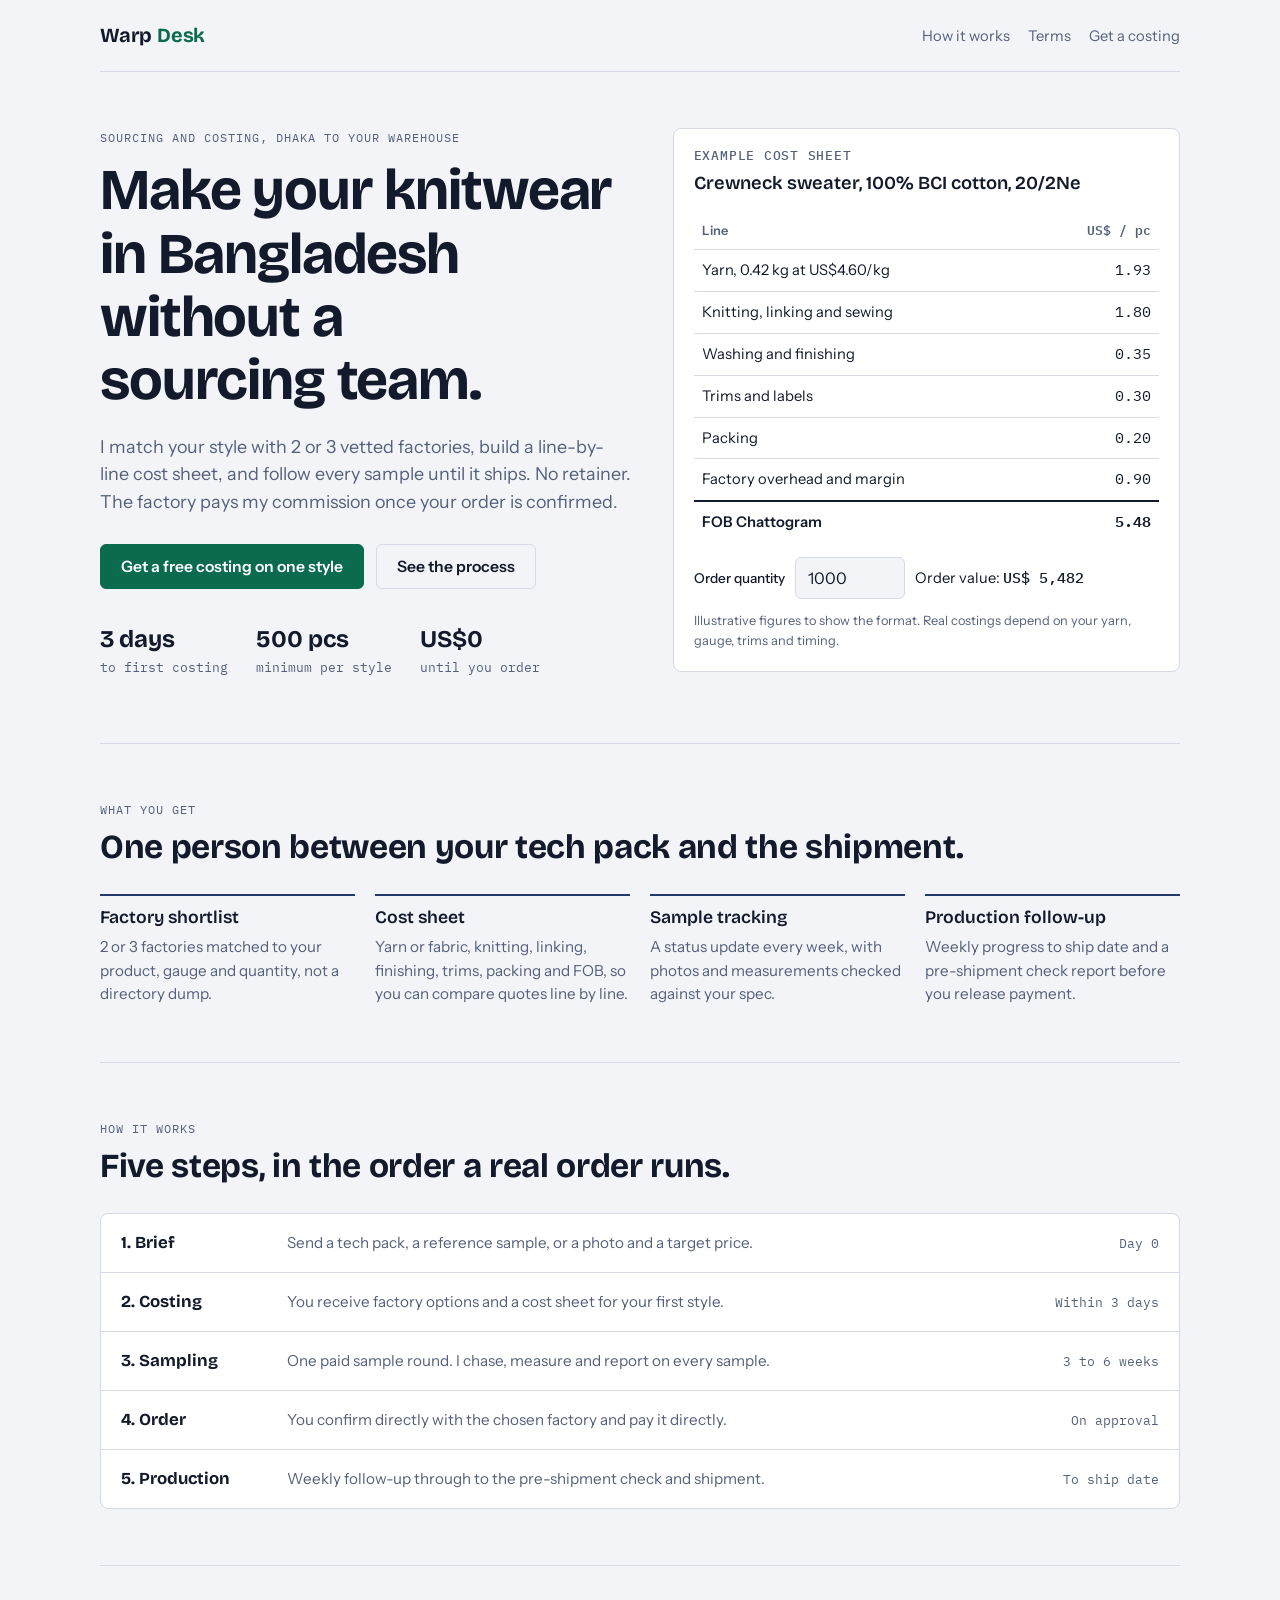
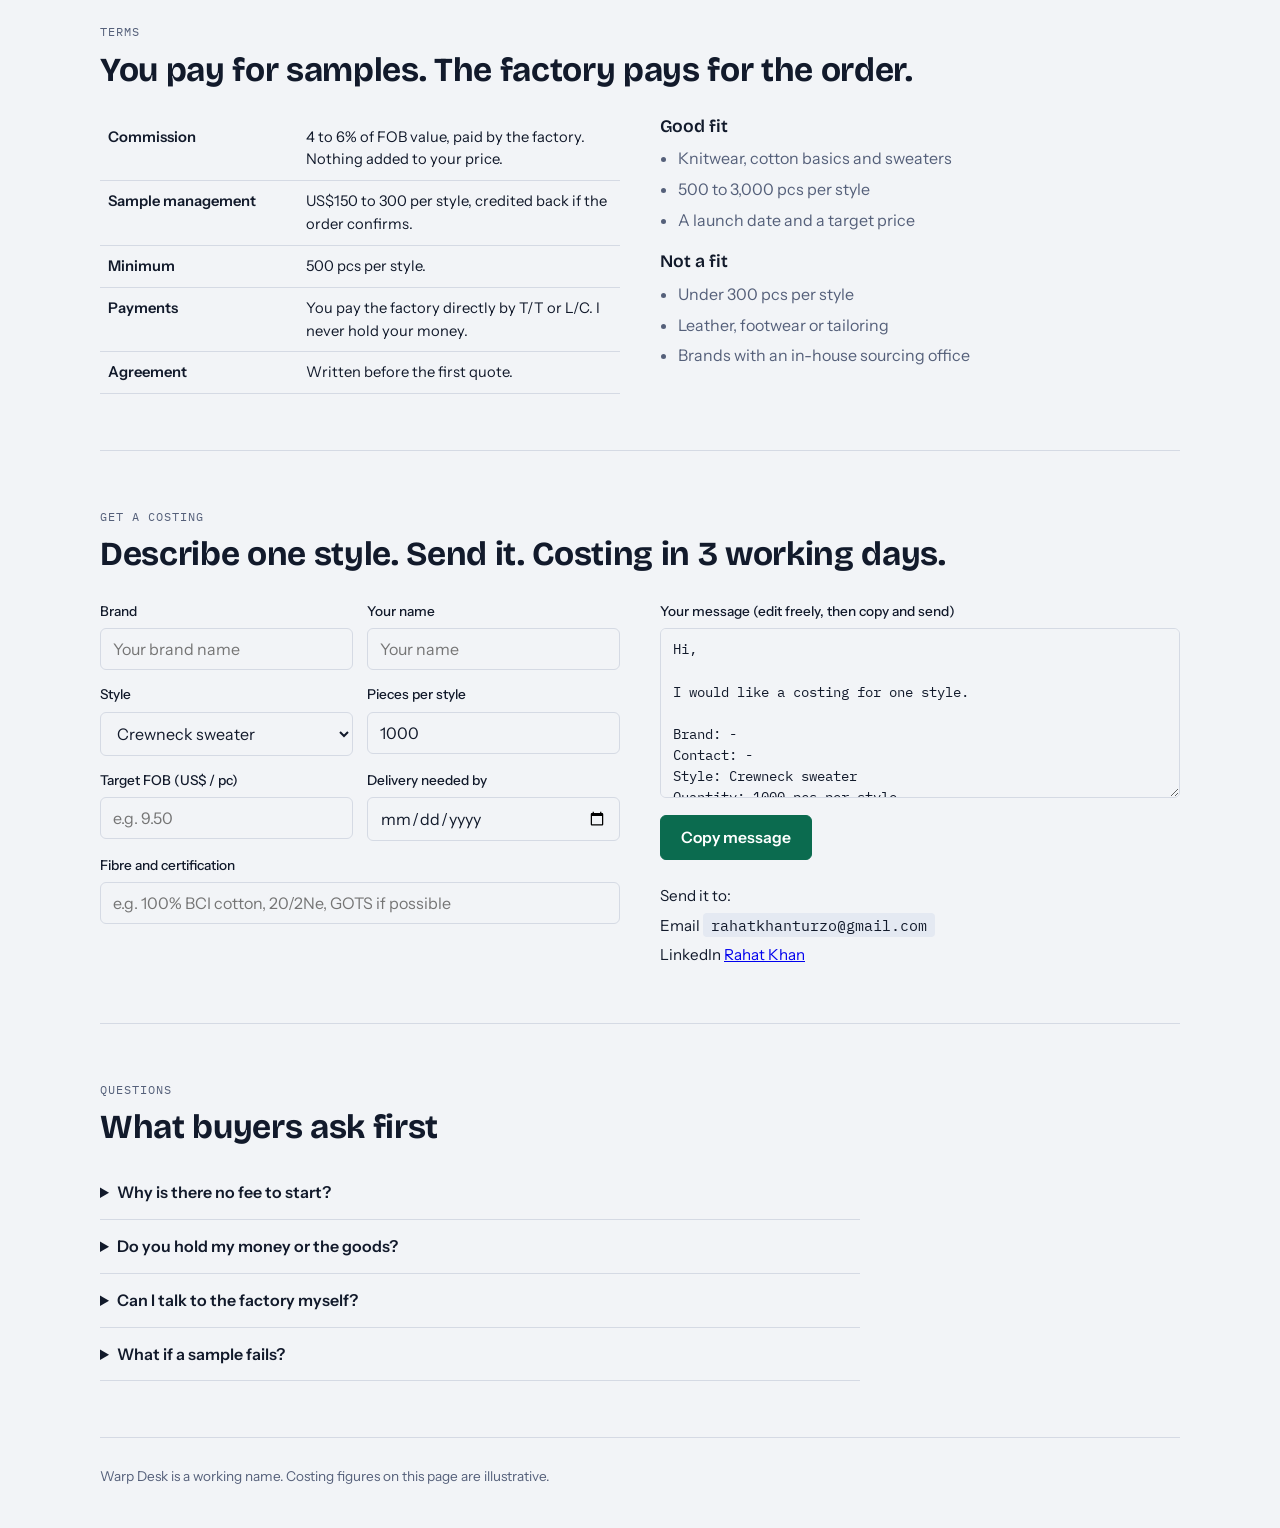
==== index.html @ 0c4d18e2 "Add files via upload" ====
<!doctype html>
<html lang="en">
<head>
<meta charset="utf-8">
<meta name="viewport" content="width=device-width,initial-scale=1,viewport-fit=cover">
<style>:root{color-scheme:light}body{margin:0}img{max-width:100%}[hidden]{display:none!important}</style>
<title>Warp Desk</title>
<meta name="claude:viewport-fit-sides" content="cover">
<link rel="stylesheet" href="https://fonts.googleapis.com/css2?family=Bricolage+Grotesque:opsz,wght@12..96,500;12..96,700&family=Instrument+Sans:wght@400;500;600&family=IBM+Plex+Mono:wght@400;500&display=swap">
<style>
/* Layout: a costing-sheet page. Hero pairs the pitch with a live example cost sheet; sections follow the order of a real sourcing job. */
:root{
  --bg:#F2F4F7; --surface:#FFFFFF; --fg:#121A2B; --muted:#55607A; --line:#D5DAE4;
  --indigo:#23386B; --accent:#0B6B4F; --accent-fg:#FFFFFF; --soft:#E4E9F2;
  --display:'Bricolage Grotesque','Helvetica Neue',Arial,sans-serif;
  --body:'Instrument Sans','Helvetica Neue',Arial,sans-serif;
  --mono:'IBM Plex Mono',ui-monospace,Menlo,Consolas,monospace;
}
@media (prefers-color-scheme:dark){:root:not([data-theme="light"]){
  --bg:#0E1422; --surface:#161E31; --fg:#E7EBF3; --muted:#9AA6C0; --line:#2A3550;
  --indigo:#9DB4F0; --accent:#3FBF93; --accent-fg:#06281D; --soft:#1D2740; color-scheme:dark}}
:root[data-theme="dark"]{
  --bg:#0E1422; --surface:#161E31; --fg:#E7EBF3; --muted:#9AA6C0; --line:#2A3550;
  --indigo:#9DB4F0; --accent:#3FBF93; --accent-fg:#06281D; --soft:#1D2740; color-scheme:dark}
*{box-sizing:border-box}
body{background:var(--bg);color:var(--fg);font-family:var(--body);font-size:16px;line-height:1.55;
  padding-left:max(16px,env(safe-area-inset-left,0px));padding-right:max(16px,env(safe-area-inset-right,0px));padding-block:0}
.wrap{max-width:1080px;margin:0 auto}
h1,h2,h3{font-family:var(--display);line-height:1.1;text-wrap:balance;margin:0}
h1{font-size:clamp(2.2rem,5.4vw,3.6rem);font-weight:700;letter-spacing:-.02em}
h2{font-size:clamp(1.5rem,3vw,2.1rem);font-weight:700;letter-spacing:-.01em}
h3{font-size:1.1rem;font-weight:600}
p{margin:0}
.eyebrow{font-family:var(--mono);font-size:.78rem;letter-spacing:.08em;text-transform:uppercase;color:var(--muted)}
header.top{display:flex;justify-content:space-between;align-items:center;gap:16px;padding-block:20px;border-bottom:1px solid var(--line)}
.logo{font-family:var(--display);font-weight:700;font-size:1.25rem;letter-spacing:-.01em}
.logo span{color:var(--accent)}
nav a{color:var(--muted);text-decoration:none;font-size:.92rem;margin-left:18px}
nav a:hover,nav a:focus-visible{color:var(--fg)}
.hero{display:grid;grid-template-columns:1.05fr 1fr;gap:40px;padding-block:56px 64px;align-items:start}
.hero .lead{margin-top:20px;font-size:1.12rem;color:var(--muted);max-width:34em}
.hero .cta{margin-top:28px;display:flex;gap:12px;flex-wrap:wrap}
.btn{display:inline-block;font:600 .98rem var(--body);padding:12px 20px;border-radius:6px;border:1px solid var(--accent);background:var(--accent);color:var(--accent-fg);text-decoration:none;cursor:pointer}
.btn.ghost{background:transparent;color:var(--fg);border-color:var(--line)}
.btn:focus-visible,input:focus-visible,select:focus-visible,textarea:focus-visible,a:focus-visible{outline:2px solid var(--accent);outline-offset:2px}
.facts{margin-top:32px;display:flex;gap:28px;flex-wrap:wrap}
.facts div{font-family:var(--mono);font-size:.82rem;color:var(--muted)}
.facts b{display:block;font-family:var(--display);font-size:1.5rem;color:var(--fg);font-weight:700}
.sheet{background:var(--surface);border:1px solid var(--line);border-radius:8px;padding:20px;min-width:0}
.sheet h3{font-family:var(--mono);font-size:.8rem;font-weight:500;letter-spacing:.06em;text-transform:uppercase;color:var(--muted)}
.sheet .style{margin:6px 0 14px;font-family:var(--display);font-weight:600;font-size:1.15rem}
.tw{overflow-x:auto}
table{width:100%;border-collapse:collapse;font-size:.92rem}
th,td{padding:9px 8px;text-align:left;border-bottom:1px solid var(--line);vertical-align:top}
th{font-weight:600;color:var(--muted);font-size:.8rem}
td.n,th.n{text-align:right;font-family:var(--mono);font-variant-numeric:tabular-nums;white-space:nowrap}
tr.total td{border-bottom:0;border-top:2px solid var(--fg);font-weight:600}
.qty{display:flex;align-items:center;gap:10px;margin-top:14px;flex-wrap:wrap;font-size:.92rem}
.qty input{width:110px}
.ov{font-family:var(--mono);font-variant-numeric:tabular-nums;font-weight:500}
.note{margin-top:12px;font-size:.8rem;color:var(--muted)}
input,select,textarea{font:400 1rem var(--body);color:var(--fg);background:var(--bg);border:1px solid var(--line);border-radius:6px;padding:10px 12px;width:100%}
textarea{min-height:170px;font-family:var(--mono);font-size:.88rem;line-height:1.5}
label{display:block;font-size:.85rem;font-weight:500;margin-bottom:6px}
section{padding-block:56px;border-top:1px solid var(--line)}
section>.eyebrow{margin-bottom:10px}
.grid4{display:grid;grid-template-columns:repeat(4,1fr);gap:20px;margin-top:28px}
.grid4>div{min-width:0}
.grid4 p{color:var(--muted);margin-top:8px;font-size:.95rem}
.grid4 h3{padding-top:12px;border-top:2px solid var(--indigo)}
ol.steps{list-style:none;margin:28px 0 0;padding:0;display:grid;gap:0;border:1px solid var(--line);border-radius:8px;background:var(--surface)}
ol.steps li{display:grid;grid-template-columns:150px 1fr 120px;gap:16px;padding:16px 20px;border-bottom:1px solid var(--line);align-items:baseline}
ol.steps li:last-child{border-bottom:0}
ol.steps b{font-family:var(--display);font-size:1.05rem}
ol.steps .t{font-family:var(--mono);font-size:.82rem;color:var(--muted);text-align:right}
ol.steps p{color:var(--muted);font-size:.95rem}
.two{display:grid;grid-template-columns:1fr 1fr;gap:40px;margin-top:28px}
.two>*{min-width:0}
.terms td:first-child{font-weight:600;width:38%}
.fit h3{margin-bottom:10px}
.fit ul{margin:0;padding-left:1.1em;color:var(--muted)}
.fit li{margin-bottom:6px}
.form{display:grid;grid-template-columns:1fr 1fr;gap:14px}
.form .full{grid-column:1/-1}
.out{margin-top:14px}
.row{display:flex;gap:10px;margin-top:10px;flex-wrap:wrap;align-items:center}
.status{font-size:.88rem;color:var(--muted)}
.contact{margin-top:24px;display:grid;gap:6px;font-size:.95rem}
.contact code{font-family:var(--mono);background:var(--soft);padding:2px 8px;border-radius:4px;user-select:all}
details{border-bottom:1px solid var(--line);padding:14px 0}
summary{cursor:pointer;font-weight:600}
details p{color:var(--muted);margin-top:8px}
footer{padding-block:28px 40px;border-top:1px solid var(--line);font-size:.85rem;color:var(--muted)}
@media (max-width:860px){
  .hero{grid-template-columns:1fr;padding-block:36px 44px}
  .grid4{grid-template-columns:1fr 1fr}
  .two{grid-template-columns:1fr;gap:28px}
  ol.steps li{grid-template-columns:1fr;gap:4px}
  ol.steps .t{text-align:left}
}
@media (max-width:520px){
  .grid4{grid-template-columns:1fr}
  .form{grid-template-columns:1fr}
  nav a:not(.btn){display:none}
}
@media (prefers-reduced-motion:no-preference){.btn{transition:filter .15s}.btn:hover{filter:brightness(1.08)}}
</style>
</head>
<body>

<div class="wrap">
<header class="top">
  <div class="logo">Warp<span> Desk</span></div>
  <nav><a href="#how">How it works</a><a href="#terms">Terms</a><a href="#brief">Get a costing</a></nav>
</header>

<div class="hero">
  <div>
    <p class="eyebrow">Sourcing and costing, Dhaka to your warehouse</p>
    <h1 style="margin-top:12px">Make your knitwear in Bangladesh without a sourcing team.</h1>
    <p class="lead">I match your style with 2 or 3 vetted factories, build a line-by-line cost sheet, and follow every sample until it ships. No retainer. The factory pays my commission once your order is confirmed.</p>
    <div class="cta"><a class="btn" href="#brief">Get a free costing on one style</a><a class="btn ghost" href="#how">See the process</a></div>
    <div class="facts">
      <div><b>3 days</b>to first costing</div>
      <div><b>500 pcs</b>minimum per style</div>
      <div><b>US$0</b>until you order</div>
    </div>
  </div>

  <div class="sheet" aria-labelledby="sheet-h">
    <h3 id="sheet-h">Example cost sheet</h3>
    <div class="style">Crewneck sweater, 100% BCI cotton, 20/2Ne</div>
    <div class="tw"><table>
      <thead><tr><th>Line</th><th class="n">US$ / pc</th></tr></thead>
      <tbody id="rows"></tbody>
    </table></div>
    <div class="qty">
      <label for="qty" style="margin:0">Order quantity</label>
      <input id="qty" type="number" min="500" step="100" value="1000" inputmode="numeric">
      <span>Order value: <span class="ov" id="ov"></span></span>
    </div>
    <p class="note">Illustrative figures to show the format. Real costings depend on your yarn, gauge, trims and timing.</p>
  </div>
</div>

<section id="what">
  <p class="eyebrow">What you get</p>
  <h2>One person between your tech pack and the shipment.</h2>
  <div class="grid4">
    <div><h3>Factory shortlist</h3><p>2 or 3 factories matched to your product, gauge and quantity, not a directory dump.</p></div>
    <div><h3>Cost sheet</h3><p>Yarn or fabric, knitting, linking, finishing, trims, packing and FOB, so you can compare quotes line by line.</p></div>
    <div><h3>Sample tracking</h3><p>A status update every week, with photos and measurements checked against your spec.</p></div>
    <div><h3>Production follow-up</h3><p>Weekly progress to ship date and a pre-shipment check report before you release payment.</p></div>
  </div>
</section>

<section id="how">
  <p class="eyebrow">How it works</p>
  <h2>Five steps, in the order a real order runs.</h2>
  <ol class="steps">
    <li><b>1. Brief</b><p>Send a tech pack, a reference sample, or a photo and a target price.</p><span class="t">Day 0</span></li>
    <li><b>2. Costing</b><p>You receive factory options and a cost sheet for your first style.</p><span class="t">Within 3 days</span></li>
    <li><b>3. Sampling</b><p>One paid sample round. I chase, measure and report on every sample.</p><span class="t">3 to 6 weeks</span></li>
    <li><b>4. Order</b><p>You confirm directly with the chosen factory and pay it directly.</p><span class="t">On approval</span></li>
    <li><b>5. Production</b><p>Weekly follow-up through to the pre-shipment check and shipment.</p><span class="t">To ship date</span></li>
  </ol>
</section>

<section id="terms">
  <p class="eyebrow">Terms</p>
  <h2>You pay for samples. The factory pays for the order.</h2>
  <div class="two">
    <div class="tw"><table class="terms">
      <tbody>
        <tr><td>Commission</td><td>4 to 6% of FOB value, paid by the factory. Nothing added to your price.</td></tr>
        <tr><td>Sample management</td><td>US$150 to 300 per style, credited back if the order confirms.</td></tr>
        <tr><td>Minimum</td><td>500 pcs per style.</td></tr>
        <tr><td>Payments</td><td>You pay the factory directly by T/T or L/C. I never hold your money.</td></tr>
        <tr><td>Agreement</td><td>Written before the first quote.</td></tr>
      </tbody>
    </table></div>
    <div class="fit">
      <h3>Good fit</h3>
      <ul><li>Knitwear, cotton basics and sweaters</li><li>500 to 3,000 pcs per style</li><li>A launch date and a target price</li></ul>
      <h3 style="margin-top:20px">Not a fit</h3>
      <ul><li>Under 300 pcs per style</li><li>Leather, footwear or tailoring</li><li>Brands with an in-house sourcing office</li></ul>
    </div>
  </div>
</section>

<section id="brief">
  <p class="eyebrow">Get a costing</p>
  <h2>Describe one style. Send it. Costing in 3 working days.</h2>
  <div class="two">
    <div>
      <div class="form">
        <div><label for="f-brand">Brand</label><input id="f-brand" type="text" placeholder="Your brand name"></div>
        <div><label for="f-name">Your name</label><input id="f-name" type="text" placeholder="Your name"></div>
        <div><label for="f-style">Style</label>
          <select id="f-style"><option>Crewneck sweater</option><option>Cardigan</option><option>T-shirt</option><option>Polo</option><option>Hoodie</option><option>Other knit</option></select></div>
        <div><label for="f-qty">Pieces per style</label><input id="f-qty" type="number" min="500" step="100" value="1000" inputmode="numeric"></div>
        <div><label for="f-fob">Target FOB (US$ / pc)</label><input id="f-fob" type="number" min="0" step="0.1" placeholder="e.g. 9.50" inputmode="decimal"></div>
        <div><label for="f-date">Delivery needed by</label><input id="f-date" type="date"></div>
        <div class="full"><label for="f-fibre">Fibre and certification</label><input id="f-fibre" type="text" placeholder="e.g. 100% BCI cotton, 20/2Ne, GOTS if possible"></div>
      </div>
    </div>
    <div>
      <label for="out">Your message (edit freely, then copy and send)</label>
      <textarea id="out" readonly></textarea>
      <div class="row"><button class="btn" id="copy" type="button">Copy message</button><span class="status" id="st" role="status"></span></div>
      <div class="contact">
        <span>Send it to:</span>
        <span>Email <code>rahatkhanturzo@gmail.com</code></span>
        
        <span>LinkedIn <a href="https://www.linkedin.com/in/engr-rahat-khan-050240123/" target="_blank" rel="noopener">Rahat Khan</a></span>
      </div>
    </div>
  </div>
</section>

<section id="faq">
  <p class="eyebrow">Questions</p>
  <h2>What buyers ask first</h2>
  <div style="margin-top:20px;max-width:760px">
    <details><summary>Why is there no fee to start?</summary><p>The factory pays me a commission on confirmed orders, so costing a style costs you nothing. The sample fee only covers the time spent chasing and checking samples.</p></details>
    <details><summary>Do you hold my money or the goods?</summary><p>No. You pay the factory directly and the goods ship from the factory. I coordinate and report.</p></details>
    <details><summary>Can I talk to the factory myself?</summary><p>Yes. You approve samples and confirm the order with the factory. I stay on the thread for follow-up.</p></details>
    <details><summary>What if a sample fails?</summary><p>I report the measurement gaps with photos, agree the fix with the factory, and track the re-sample. You do not approve an order until the sample passes.</p></details>
  </div>
</section>

<footer>Warp Desk is a working name. Costing figures on this page are illustrative.</footer>
</div>

<script>
(function(){
  var lines=[["Yarn, 0.42 kg at US$4.60/kg",0.42*4.60],["Knitting, linking and sewing",1.80],["Washing and finishing",0.35],["Trims and labels",0.30],["Packing",0.20],["Factory overhead and margin",0.90]];
  var tb=document.getElementById('rows'),total=0;
  lines.forEach(function(l){total+=l[1];var tr=document.createElement('tr');
    var a=document.createElement('td');a.textContent=l[0];
    var b=document.createElement('td');b.className='n';b.textContent=l[1].toFixed(2);
    tr.appendChild(a);tr.appendChild(b);tb.appendChild(tr);});
  var tr=document.createElement('tr');tr.className='total';
  var a=document.createElement('td');a.textContent='FOB Chattogram';
  var b=document.createElement('td');b.className='n';b.textContent=total.toFixed(2);
  tr.appendChild(a);tr.appendChild(b);tb.appendChild(tr);
  var q=document.getElementById('qty'),ov=document.getElementById('ov');
  function ovu(){var n=Math.max(0,parseFloat(q.value)||0);ov.textContent='US$ '+Math.round(n*total).toLocaleString('en-US');}
  q.addEventListener('input',ovu);ovu();

  var ids=['f-brand','f-name','f-style','f-qty','f-fob','f-date','f-fibre'],out=document.getElementById('out');
  function v(id){return document.getElementById(id).value.trim();}
  function build(){
    var s='Hi,\n\nI would like a costing for one style.\n\n';
    s+='Brand: '+(v('f-brand')||'-')+'\nContact: '+(v('f-name')||'-')+'\n';
    s+='Style: '+v('f-style')+'\nQuantity: '+(v('f-qty')||'-')+' pcs per style\n';
    s+='Target FOB: '+(v('f-fob')?'US$ '+v('f-fob')+' per pc':'-')+'\n';
    s+='Delivery needed by: '+(v('f-date')||'-')+'\nFibre / certification: '+(v('f-fibre')||'-')+'\n\n';
    s+='I will attach a tech pack or photos. Please send factory options and a cost sheet.\n\nThank you,\n'+(v('f-name')||'');
    out.value=s;
  }
  ids.forEach(function(i){var e=document.getElementById(i);e.addEventListener('input',build);e.addEventListener('change',build);});
  build();
  var st=document.getElementById('st');
  document.getElementById('copy').addEventListener('click',function(){
    function fb(){out.removeAttribute('readonly');out.focus();out.select();out.setAttribute('readonly','');st.textContent='Press Ctrl+C (or Cmd+C) to copy the selected text.';}
    try{navigator.clipboard.writeText(out.value).then(function(){st.textContent='Copied.';},fb);}catch(e){fb();}
  });
})();
</script>

</body>
</html>
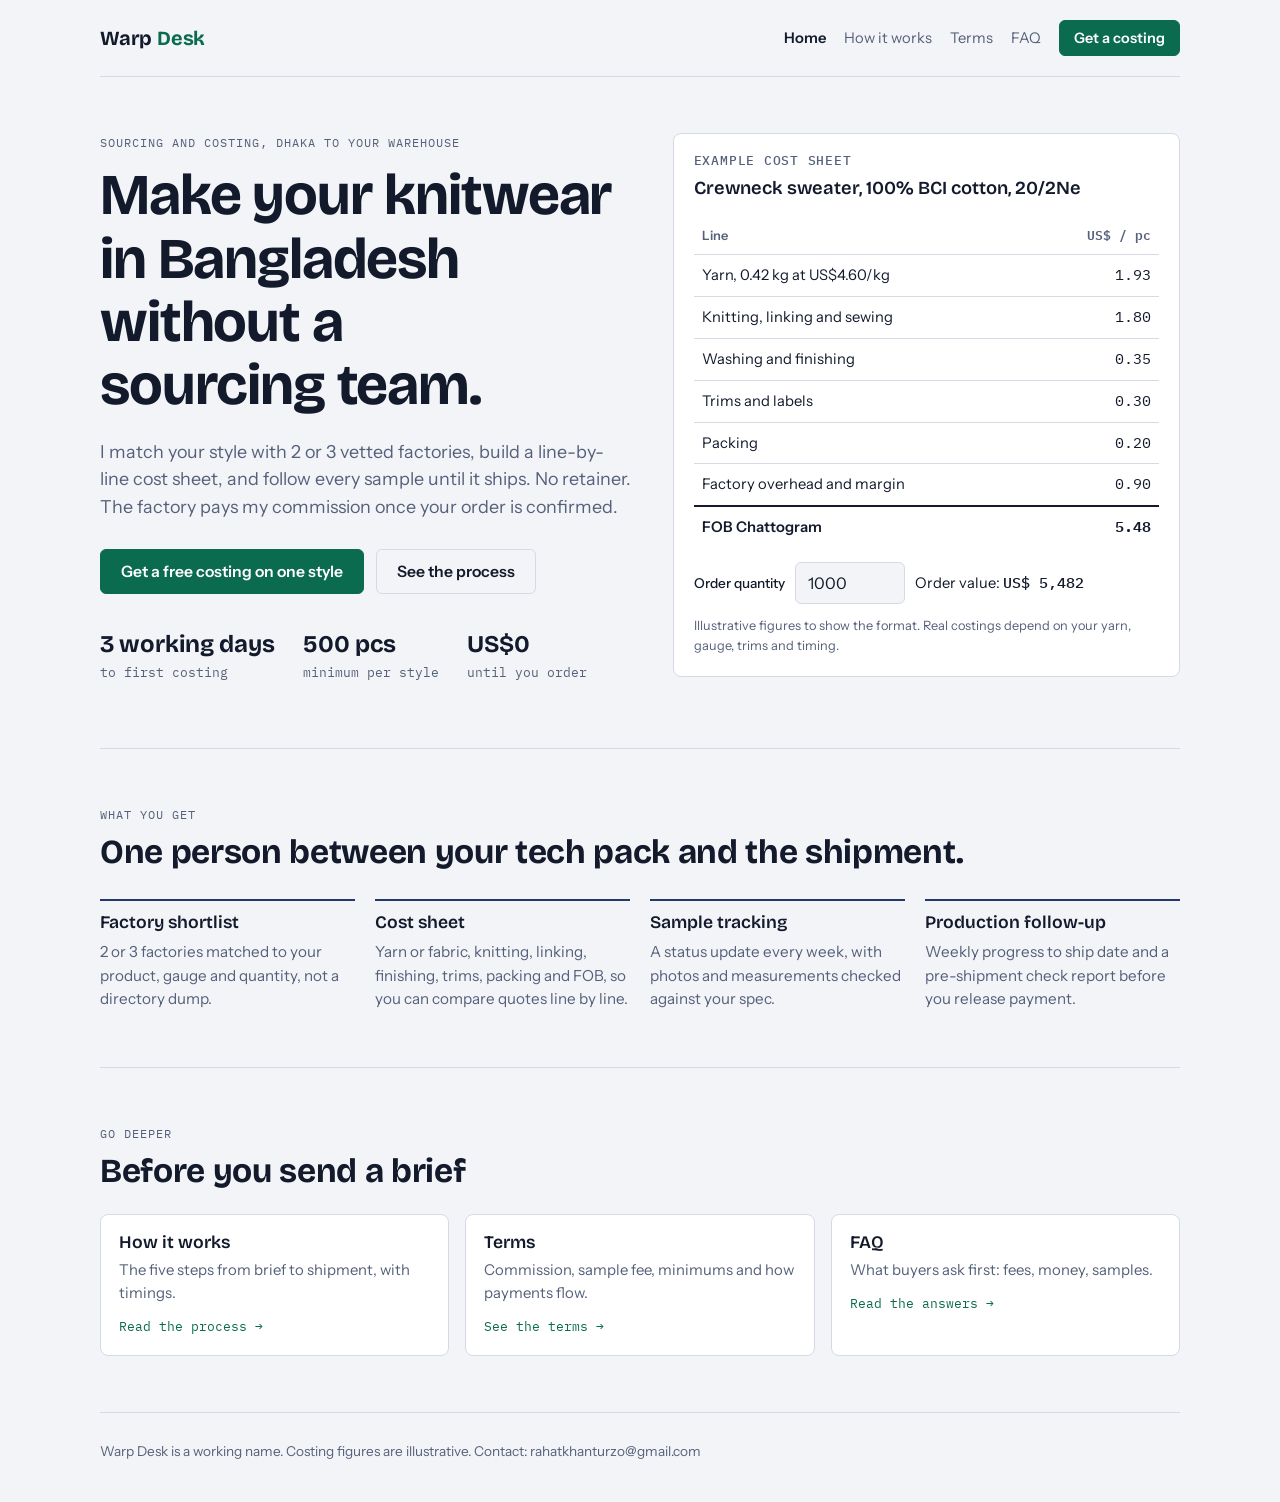
==== commit 6a738a1c: "Add files via upload" ====
--- a/index.html
+++ b/index.html
@@ -3,133 +3,29 @@
 <head>
 <meta charset="utf-8">
 <meta name="viewport" content="width=device-width,initial-scale=1,viewport-fit=cover">
-<style>:root{color-scheme:light}body{margin:0}img{max-width:100%}[hidden]{display:none!important}</style>
 <title>Warp Desk</title>
-<meta name="claude:viewport-fit-sides" content="cover">
 <link rel="stylesheet" href="https://fonts.googleapis.com/css2?family=Bricolage+Grotesque:opsz,wght@12..96,500;12..96,700&family=Instrument+Sans:wght@400;500;600&family=IBM+Plex+Mono:wght@400;500&display=swap">
-<style>
-/* Layout: a costing-sheet page. Hero pairs the pitch with a live example cost sheet; sections follow the order of a real sourcing job. */
-:root{
-  --bg:#F2F4F7; --surface:#FFFFFF; --fg:#121A2B; --muted:#55607A; --line:#D5DAE4;
-  --indigo:#23386B; --accent:#0B6B4F; --accent-fg:#FFFFFF; --soft:#E4E9F2;
-  --display:'Bricolage Grotesque','Helvetica Neue',Arial,sans-serif;
-  --body:'Instrument Sans','Helvetica Neue',Arial,sans-serif;
-  --mono:'IBM Plex Mono',ui-monospace,Menlo,Consolas,monospace;
-}
-@media (prefers-color-scheme:dark){:root:not([data-theme="light"]){
-  --bg:#0E1422; --surface:#161E31; --fg:#E7EBF3; --muted:#9AA6C0; --line:#2A3550;
-  --indigo:#9DB4F0; --accent:#3FBF93; --accent-fg:#06281D; --soft:#1D2740; color-scheme:dark}}
-:root[data-theme="dark"]{
-  --bg:#0E1422; --surface:#161E31; --fg:#E7EBF3; --muted:#9AA6C0; --line:#2A3550;
-  --indigo:#9DB4F0; --accent:#3FBF93; --accent-fg:#06281D; --soft:#1D2740; color-scheme:dark}
-*{box-sizing:border-box}
-body{background:var(--bg);color:var(--fg);font-family:var(--body);font-size:16px;line-height:1.55;
-  padding-left:max(16px,env(safe-area-inset-left,0px));padding-right:max(16px,env(safe-area-inset-right,0px));padding-block:0}
-.wrap{max-width:1080px;margin:0 auto}
-h1,h2,h3{font-family:var(--display);line-height:1.1;text-wrap:balance;margin:0}
-h1{font-size:clamp(2.2rem,5.4vw,3.6rem);font-weight:700;letter-spacing:-.02em}
-h2{font-size:clamp(1.5rem,3vw,2.1rem);font-weight:700;letter-spacing:-.01em}
-h3{font-size:1.1rem;font-weight:600}
-p{margin:0}
-.eyebrow{font-family:var(--mono);font-size:.78rem;letter-spacing:.08em;text-transform:uppercase;color:var(--muted)}
-header.top{display:flex;justify-content:space-between;align-items:center;gap:16px;padding-block:20px;border-bottom:1px solid var(--line)}
-.logo{font-family:var(--display);font-weight:700;font-size:1.25rem;letter-spacing:-.01em}
-.logo span{color:var(--accent)}
-nav a{color:var(--muted);text-decoration:none;font-size:.92rem;margin-left:18px}
-nav a:hover,nav a:focus-visible{color:var(--fg)}
-.hero{display:grid;grid-template-columns:1.05fr 1fr;gap:40px;padding-block:56px 64px;align-items:start}
-.hero .lead{margin-top:20px;font-size:1.12rem;color:var(--muted);max-width:34em}
-.hero .cta{margin-top:28px;display:flex;gap:12px;flex-wrap:wrap}
-.btn{display:inline-block;font:600 .98rem var(--body);padding:12px 20px;border-radius:6px;border:1px solid var(--accent);background:var(--accent);color:var(--accent-fg);text-decoration:none;cursor:pointer}
-.btn.ghost{background:transparent;color:var(--fg);border-color:var(--line)}
-.btn:focus-visible,input:focus-visible,select:focus-visible,textarea:focus-visible,a:focus-visible{outline:2px solid var(--accent);outline-offset:2px}
-.facts{margin-top:32px;display:flex;gap:28px;flex-wrap:wrap}
-.facts div{font-family:var(--mono);font-size:.82rem;color:var(--muted)}
-.facts b{display:block;font-family:var(--display);font-size:1.5rem;color:var(--fg);font-weight:700}
-.sheet{background:var(--surface);border:1px solid var(--line);border-radius:8px;padding:20px;min-width:0}
-.sheet h3{font-family:var(--mono);font-size:.8rem;font-weight:500;letter-spacing:.06em;text-transform:uppercase;color:var(--muted)}
-.sheet .style{margin:6px 0 14px;font-family:var(--display);font-weight:600;font-size:1.15rem}
-.tw{overflow-x:auto}
-table{width:100%;border-collapse:collapse;font-size:.92rem}
-th,td{padding:9px 8px;text-align:left;border-bottom:1px solid var(--line);vertical-align:top}
-th{font-weight:600;color:var(--muted);font-size:.8rem}
-td.n,th.n{text-align:right;font-family:var(--mono);font-variant-numeric:tabular-nums;white-space:nowrap}
-tr.total td{border-bottom:0;border-top:2px solid var(--fg);font-weight:600}
-.qty{display:flex;align-items:center;gap:10px;margin-top:14px;flex-wrap:wrap;font-size:.92rem}
-.qty input{width:110px}
-.ov{font-family:var(--mono);font-variant-numeric:tabular-nums;font-weight:500}
-.note{margin-top:12px;font-size:.8rem;color:var(--muted)}
-input,select,textarea{font:400 1rem var(--body);color:var(--fg);background:var(--bg);border:1px solid var(--line);border-radius:6px;padding:10px 12px;width:100%}
-textarea{min-height:170px;font-family:var(--mono);font-size:.88rem;line-height:1.5}
-label{display:block;font-size:.85rem;font-weight:500;margin-bottom:6px}
-section{padding-block:56px;border-top:1px solid var(--line)}
-section>.eyebrow{margin-bottom:10px}
-.grid4{display:grid;grid-template-columns:repeat(4,1fr);gap:20px;margin-top:28px}
-.grid4>div{min-width:0}
-.grid4 p{color:var(--muted);margin-top:8px;font-size:.95rem}
-.grid4 h3{padding-top:12px;border-top:2px solid var(--indigo)}
-ol.steps{list-style:none;margin:28px 0 0;padding:0;display:grid;gap:0;border:1px solid var(--line);border-radius:8px;background:var(--surface)}
-ol.steps li{display:grid;grid-template-columns:150px 1fr 120px;gap:16px;padding:16px 20px;border-bottom:1px solid var(--line);align-items:baseline}
-ol.steps li:last-child{border-bottom:0}
-ol.steps b{font-family:var(--display);font-size:1.05rem}
-ol.steps .t{font-family:var(--mono);font-size:.82rem;color:var(--muted);text-align:right}
-ol.steps p{color:var(--muted);font-size:.95rem}
-.two{display:grid;grid-template-columns:1fr 1fr;gap:40px;margin-top:28px}
-.two>*{min-width:0}
-.terms td:first-child{font-weight:600;width:38%}
-.fit h3{margin-bottom:10px}
-.fit ul{margin:0;padding-left:1.1em;color:var(--muted)}
-.fit li{margin-bottom:6px}
-.form{display:grid;grid-template-columns:1fr 1fr;gap:14px}
-.form .full{grid-column:1/-1}
-.out{margin-top:14px}
-.row{display:flex;gap:10px;margin-top:10px;flex-wrap:wrap;align-items:center}
-.status{font-size:.88rem;color:var(--muted)}
-.contact{margin-top:24px;display:grid;gap:6px;font-size:.95rem}
-.contact code{font-family:var(--mono);background:var(--soft);padding:2px 8px;border-radius:4px;user-select:all}
-details{border-bottom:1px solid var(--line);padding:14px 0}
-summary{cursor:pointer;font-weight:600}
-details p{color:var(--muted);margin-top:8px}
-footer{padding-block:28px 40px;border-top:1px solid var(--line);font-size:.85rem;color:var(--muted)}
-@media (max-width:860px){
-  .hero{grid-template-columns:1fr;padding-block:36px 44px}
-  .grid4{grid-template-columns:1fr 1fr}
-  .two{grid-template-columns:1fr;gap:28px}
-  ol.steps li{grid-template-columns:1fr;gap:4px}
-  ol.steps .t{text-align:left}
-}
-@media (max-width:520px){
-  .grid4{grid-template-columns:1fr}
-  .form{grid-template-columns:1fr}
-  nav a:not(.btn){display:none}
-}
-@media (prefers-reduced-motion:no-preference){.btn{transition:filter .15s}.btn:hover{filter:brightness(1.08)}}
-</style>
+<link rel="stylesheet" href="style.css">
 </head>
-<body>
-
+<body data-title="">
 <div class="wrap">
-<header class="top">
-  <div class="logo">Warp<span> Desk</span></div>
-  <nav><a href="#how">How it works</a><a href="#terms">Terms</a><a href="#brief">Get a costing</a></nav>
-</header>
-
+<header id="site-header"></header>
+<main>
 <div class="hero">
   <div>
     <p class="eyebrow">Sourcing and costing, Dhaka to your warehouse</p>
     <h1 style="margin-top:12px">Make your knitwear in Bangladesh without a sourcing team.</h1>
     <p class="lead">I match your style with 2 or 3 vetted factories, build a line-by-line cost sheet, and follow every sample until it ships. No retainer. The factory pays my commission once your order is confirmed.</p>
-    <div class="cta"><a class="btn" href="#brief">Get a free costing on one style</a><a class="btn ghost" href="#how">See the process</a></div>
+    <div class="cta"><a class="btn" href="contact.html">Get a free costing on one style</a><a class="btn ghost" href="how-it-works.html">See the process</a></div>
     <div class="facts">
-      <div><b>3 days</b>to first costing</div>
-      <div><b>500 pcs</b>minimum per style</div>
+      <div><b data-s="costingTime"></b>to first costing</div>
+      <div><b><span data-s="minQty"></span> pcs</b>minimum per style</div>
       <div><b>US$0</b>until you order</div>
     </div>
   </div>
-
   <div class="sheet" aria-labelledby="sheet-h">
     <h3 id="sheet-h">Example cost sheet</h3>
-    <div class="style">Crewneck sweater, 100% BCI cotton, 20/2Ne</div>
+    <div class="style" data-s="exampleStyle"></div>
     <div class="tw"><table>
       <thead><tr><th>Line</th><th class="n">US$ / pc</th></tr></thead>
       <tbody id="rows"></tbody>
@@ -142,8 +38,7 @@
     <p class="note">Illustrative figures to show the format. Real costings depend on your yarn, gauge, trims and timing.</p>
   </div>
 </div>
-
-<section id="what">
+<section>
   <p class="eyebrow">What you get</p>
   <h2>One person between your tech pack and the shipment.</h2>
   <div class="grid4">
@@ -153,121 +48,19 @@
     <div><h3>Production follow-up</h3><p>Weekly progress to ship date and a pre-shipment check report before you release payment.</p></div>
   </div>
 </section>
-
-<section id="how">
-  <p class="eyebrow">How it works</p>
-  <h2>Five steps, in the order a real order runs.</h2>
-  <ol class="steps">
-    <li><b>1. Brief</b><p>Send a tech pack, a reference sample, or a photo and a target price.</p><span class="t">Day 0</span></li>
-    <li><b>2. Costing</b><p>You receive factory options and a cost sheet for your first style.</p><span class="t">Within 3 days</span></li>
-    <li><b>3. Sampling</b><p>One paid sample round. I chase, measure and report on every sample.</p><span class="t">3 to 6 weeks</span></li>
-    <li><b>4. Order</b><p>You confirm directly with the chosen factory and pay it directly.</p><span class="t">On approval</span></li>
-    <li><b>5. Production</b><p>Weekly follow-up through to the pre-shipment check and shipment.</p><span class="t">To ship date</span></li>
-  </ol>
-</section>
-
-<section id="terms">
-  <p class="eyebrow">Terms</p>
-  <h2>You pay for samples. The factory pays for the order.</h2>
-  <div class="two">
-    <div class="tw"><table class="terms">
-      <tbody>
-        <tr><td>Commission</td><td>4 to 6% of FOB value, paid by the factory. Nothing added to your price.</td></tr>
-        <tr><td>Sample management</td><td>US$150 to 300 per style, credited back if the order confirms.</td></tr>
-        <tr><td>Minimum</td><td>500 pcs per style.</td></tr>
-        <tr><td>Payments</td><td>You pay the factory directly by T/T or L/C. I never hold your money.</td></tr>
-        <tr><td>Agreement</td><td>Written before the first quote.</td></tr>
-      </tbody>
-    </table></div>
-    <div class="fit">
-      <h3>Good fit</h3>
-      <ul><li>Knitwear, cotton basics and sweaters</li><li>500 to 3,000 pcs per style</li><li>A launch date and a target price</li></ul>
-      <h3 style="margin-top:20px">Not a fit</h3>
-      <ul><li>Under 300 pcs per style</li><li>Leather, footwear or tailoring</li><li>Brands with an in-house sourcing office</li></ul>
-    </div>
+<section>
+  <p class="eyebrow">Go deeper</p>
+  <h2>Before you send a brief</h2>
+  <div class="linkcards">
+    <a class="card" href="how-it-works.html"><h3>How it works</h3><p>The five steps from brief to shipment, with timings.</p><span class="go">Read the process &rarr;</span></a>
+    <a class="card" href="terms.html"><h3>Terms</h3><p>Commission, sample fee, minimums and how payments flow.</p><span class="go">See the terms &rarr;</span></a>
+    <a class="card" href="faq.html"><h3>FAQ</h3><p>What buyers ask first: fees, money, samples.</p><span class="go">Read the answers &rarr;</span></a>
   </div>
 </section>
-
-<section id="brief">
-  <p class="eyebrow">Get a costing</p>
-  <h2>Describe one style. Send it. Costing in 3 working days.</h2>
-  <div class="two">
-    <div>
-      <div class="form">
-        <div><label for="f-brand">Brand</label><input id="f-brand" type="text" placeholder="Your brand name"></div>
-        <div><label for="f-name">Your name</label><input id="f-name" type="text" placeholder="Your name"></div>
-        <div><label for="f-style">Style</label>
-          <select id="f-style"><option>Crewneck sweater</option><option>Cardigan</option><option>T-shirt</option><option>Polo</option><option>Hoodie</option><option>Other knit</option></select></div>
-        <div><label for="f-qty">Pieces per style</label><input id="f-qty" type="number" min="500" step="100" value="1000" inputmode="numeric"></div>
-        <div><label for="f-fob">Target FOB (US$ / pc)</label><input id="f-fob" type="number" min="0" step="0.1" placeholder="e.g. 9.50" inputmode="decimal"></div>
-        <div><label for="f-date">Delivery needed by</label><input id="f-date" type="date"></div>
-        <div class="full"><label for="f-fibre">Fibre and certification</label><input id="f-fibre" type="text" placeholder="e.g. 100% BCI cotton, 20/2Ne, GOTS if possible"></div>
-      </div>
-    </div>
-    <div>
-      <label for="out">Your message (edit freely, then copy and send)</label>
-      <textarea id="out" readonly></textarea>
-      <div class="row"><button class="btn" id="copy" type="button">Copy message</button><span class="status" id="st" role="status"></span></div>
-      <div class="contact">
-        <span>Send it to:</span>
-        <span>Email <code>rahatkhanturzo@gmail.com</code></span>
-        
-        <span>LinkedIn <a href="https://www.linkedin.com/in/engr-rahat-khan-050240123/" target="_blank" rel="noopener">Rahat Khan</a></span>
-      </div>
-    </div>
-  </div>
-</section>
-
-<section id="faq">
-  <p class="eyebrow">Questions</p>
-  <h2>What buyers ask first</h2>
-  <div style="margin-top:20px;max-width:760px">
-    <details><summary>Why is there no fee to start?</summary><p>The factory pays me a commission on confirmed orders, so costing a style costs you nothing. The sample fee only covers the time spent chasing and checking samples.</p></details>
-    <details><summary>Do you hold my money or the goods?</summary><p>No. You pay the factory directly and the goods ship from the factory. I coordinate and report.</p></details>
-    <details><summary>Can I talk to the factory myself?</summary><p>Yes. You approve samples and confirm the order with the factory. I stay on the thread for follow-up.</p></details>
-    <details><summary>What if a sample fails?</summary><p>I report the measurement gaps with photos, agree the fix with the factory, and track the re-sample. You do not approve an order until the sample passes.</p></details>
-  </div>
-</section>
-
-<footer>Warp Desk is a working name. Costing figures on this page are illustrative.</footer>
+</main>
+<footer id="site-footer"></footer>
 </div>
-
-<script>
-(function(){
-  var lines=[["Yarn, 0.42 kg at US$4.60/kg",0.42*4.60],["Knitting, linking and sewing",1.80],["Washing and finishing",0.35],["Trims and labels",0.30],["Packing",0.20],["Factory overhead and margin",0.90]];
-  var tb=document.getElementById('rows'),total=0;
-  lines.forEach(function(l){total+=l[1];var tr=document.createElement('tr');
-    var a=document.createElement('td');a.textContent=l[0];
-    var b=document.createElement('td');b.className='n';b.textContent=l[1].toFixed(2);
-    tr.appendChild(a);tr.appendChild(b);tb.appendChild(tr);});
-  var tr=document.createElement('tr');tr.className='total';
-  var a=document.createElement('td');a.textContent='FOB Chattogram';
-  var b=document.createElement('td');b.className='n';b.textContent=total.toFixed(2);
-  tr.appendChild(a);tr.appendChild(b);tb.appendChild(tr);
-  var q=document.getElementById('qty'),ov=document.getElementById('ov');
-  function ovu(){var n=Math.max(0,parseFloat(q.value)||0);ov.textContent='US$ '+Math.round(n*total).toLocaleString('en-US');}
-  q.addEventListener('input',ovu);ovu();
-
-  var ids=['f-brand','f-name','f-style','f-qty','f-fob','f-date','f-fibre'],out=document.getElementById('out');
-  function v(id){return document.getElementById(id).value.trim();}
-  function build(){
-    var s='Hi,\n\nI would like a costing for one style.\n\n';
-    s+='Brand: '+(v('f-brand')||'-')+'\nContact: '+(v('f-name')||'-')+'\n';
-    s+='Style: '+v('f-style')+'\nQuantity: '+(v('f-qty')||'-')+' pcs per style\n';
-    s+='Target FOB: '+(v('f-fob')?'US$ '+v('f-fob')+' per pc':'-')+'\n';
-    s+='Delivery needed by: '+(v('f-date')||'-')+'\nFibre / certification: '+(v('f-fibre')||'-')+'\n\n';
-    s+='I will attach a tech pack or photos. Please send factory options and a cost sheet.\n\nThank you,\n'+(v('f-name')||'');
-    out.value=s;
-  }
-  ids.forEach(function(i){var e=document.getElementById(i);e.addEventListener('input',build);e.addEventListener('change',build);});
-  build();
-  var st=document.getElementById('st');
-  document.getElementById('copy').addEventListener('click',function(){
-    function fb(){out.removeAttribute('readonly');out.focus();out.select();out.setAttribute('readonly','');st.textContent='Press Ctrl+C (or Cmd+C) to copy the selected text.';}
-    try{navigator.clipboard.writeText(out.value).then(function(){st.textContent='Copied.';},fb);}catch(e){fb();}
-  });
-})();
-</script>
-
+<script src="settings.js"></script>
+<script src="site.js"></script>
 </body>
 </html>
--- a/style.css
+++ b/style.css
@@ -0,0 +1,114 @@
+/* Layout: a costing-sheet page. Hero pairs the pitch with a live example cost sheet; sections follow the order of a real sourcing job. */
+:root{
+  --bg:#F2F4F7; --surface:#FFFFFF; --fg:#121A2B; --muted:#55607A; --line:#D5DAE4;
+  --indigo:#23386B; --accent:#0B6B4F; --accent-fg:#FFFFFF; --soft:#E4E9F2;
+  --display:'Bricolage Grotesque','Helvetica Neue',Arial,sans-serif;
+  --body:'Instrument Sans','Helvetica Neue',Arial,sans-serif;
+  --mono:'IBM Plex Mono',ui-monospace,Menlo,Consolas,monospace;
+}
+@media (prefers-color-scheme:dark){:root:not([data-theme="light"]){
+  --bg:#0E1422; --surface:#161E31; --fg:#E7EBF3; --muted:#9AA6C0; --line:#2A3550;
+  --indigo:#9DB4F0; --accent:#3FBF93; --accent-fg:#06281D; --soft:#1D2740; color-scheme:dark}}
+:root[data-theme="dark"]{
+  --bg:#0E1422; --surface:#161E31; --fg:#E7EBF3; --muted:#9AA6C0; --line:#2A3550;
+  --indigo:#9DB4F0; --accent:#3FBF93; --accent-fg:#06281D; --soft:#1D2740; color-scheme:dark}
+*{box-sizing:border-box}
+:root{color-scheme:light}
+img{max-width:100%}
+[hidden]{display:none!important}
+body{background:var(--bg);color:var(--fg);font-family:var(--body);font-size:16px;line-height:1.55;
+  padding-left:max(16px,env(safe-area-inset-left,0px));padding-right:max(16px,env(safe-area-inset-right,0px));padding-block:0;margin:0}
+.wrap{max-width:1080px;margin:0 auto}
+h1,h2,h3{font-family:var(--display);line-height:1.1;text-wrap:balance;margin:0}
+h1{font-size:clamp(2.2rem,5.4vw,3.6rem);font-weight:700;letter-spacing:-.02em}
+h2{font-size:clamp(1.5rem,3vw,2.1rem);font-weight:700;letter-spacing:-.01em}
+h3{font-size:1.1rem;font-weight:600}
+p{margin:0}
+.eyebrow{font-family:var(--mono);font-size:.78rem;letter-spacing:.08em;text-transform:uppercase;color:var(--muted)}
+header.top{display:flex;flex-wrap:wrap;justify-content:space-between;align-items:center;gap:12px 16px;padding-block:20px;border-bottom:1px solid var(--line)}
+.logo{font-family:var(--display);font-weight:700;font-size:1.25rem;letter-spacing:-.01em}
+.logo span{color:var(--accent)}
+nav{display:flex;flex-wrap:wrap;align-items:center;gap:8px 18px}
+nav a{color:var(--muted);text-decoration:none;font-size:.92rem}
+nav a.active{color:var(--fg);font-weight:600}
+nav a.btn{padding:8px 14px;font-size:.9rem;color:var(--accent-fg)}
+nav a.btn:hover,nav a.btn:focus-visible{color:var(--accent-fg)}
+nav a:hover,nav a:focus-visible{color:var(--fg)}
+.hero{display:grid;grid-template-columns:1.05fr 1fr;gap:40px;padding-block:56px 64px;align-items:start}
+.hero .lead{margin-top:20px;font-size:1.12rem;color:var(--muted);max-width:34em}
+.hero .cta{margin-top:28px;display:flex;gap:12px;flex-wrap:wrap}
+.btn{display:inline-block;font:600 .98rem var(--body);padding:12px 20px;border-radius:6px;border:1px solid var(--accent);background:var(--accent);color:var(--accent-fg);text-decoration:none;cursor:pointer}
+.btn.ghost{background:transparent;color:var(--fg);border-color:var(--line)}
+.btn:focus-visible,input:focus-visible,select:focus-visible,textarea:focus-visible,a:focus-visible{outline:2px solid var(--accent);outline-offset:2px}
+.facts{margin-top:32px;display:flex;gap:28px;flex-wrap:wrap}
+.facts div{font-family:var(--mono);font-size:.82rem;color:var(--muted)}
+.facts b{display:block;font-family:var(--display);font-size:1.5rem;color:var(--fg);font-weight:700}
+.sheet{background:var(--surface);border:1px solid var(--line);border-radius:8px;padding:20px;min-width:0}
+.sheet h3{font-family:var(--mono);font-size:.8rem;font-weight:500;letter-spacing:.06em;text-transform:uppercase;color:var(--muted)}
+.sheet .style{margin:6px 0 14px;font-family:var(--display);font-weight:600;font-size:1.15rem}
+.tw{overflow-x:auto}
+table{width:100%;border-collapse:collapse;font-size:.92rem}
+th,td{padding:9px 8px;text-align:left;border-bottom:1px solid var(--line);vertical-align:top}
+th{font-weight:600;color:var(--muted);font-size:.8rem}
+td.n,th.n{text-align:right;font-family:var(--mono);font-variant-numeric:tabular-nums;white-space:nowrap}
+tr.total td{border-bottom:0;border-top:2px solid var(--fg);font-weight:600}
+.qty{display:flex;align-items:center;gap:10px;margin-top:14px;flex-wrap:wrap;font-size:.92rem}
+.qty input{width:110px}
+.ov{font-family:var(--mono);font-variant-numeric:tabular-nums;font-weight:500}
+.note{margin-top:12px;font-size:.8rem;color:var(--muted)}
+input,select,textarea{font:400 1rem var(--body);color:var(--fg);background:var(--bg);border:1px solid var(--line);border-radius:6px;padding:10px 12px;width:100%}
+textarea{min-height:170px;font-family:var(--mono);font-size:.88rem;line-height:1.5}
+label{display:block;font-size:.85rem;font-weight:500;margin-bottom:6px}
+section{padding-block:56px;border-top:1px solid var(--line)}
+section>.eyebrow{margin-bottom:10px}
+.grid4{display:grid;grid-template-columns:repeat(4,1fr);gap:20px;margin-top:28px}
+.grid4>div{min-width:0}
+.grid4 p{color:var(--muted);margin-top:8px;font-size:.95rem}
+.grid4 h3{padding-top:12px;border-top:2px solid var(--indigo)}
+ol.steps{list-style:none;margin:28px 0 0;padding:0;display:grid;gap:0;border:1px solid var(--line);border-radius:8px;background:var(--surface)}
+ol.steps li{display:grid;grid-template-columns:150px 1fr 120px;gap:16px;padding:16px 20px;border-bottom:1px solid var(--line);align-items:baseline}
+ol.steps li:last-child{border-bottom:0}
+ol.steps b{font-family:var(--display);font-size:1.05rem}
+ol.steps .t{font-family:var(--mono);font-size:.82rem;color:var(--muted);text-align:right}
+ol.steps p{color:var(--muted);font-size:.95rem}
+.two{display:grid;grid-template-columns:1fr 1fr;gap:40px;margin-top:28px}
+.two>*{min-width:0}
+.terms td:first-child{font-weight:600;width:38%}
+.fit h3{margin-bottom:10px}
+.fit ul{margin:0;padding-left:1.1em;color:var(--muted)}
+.fit li{margin-bottom:6px}
+.form{display:grid;grid-template-columns:1fr 1fr;gap:14px}
+.form .full{grid-column:1/-1}
+.out{margin-top:14px}
+.row{display:flex;gap:10px;margin-top:10px;flex-wrap:wrap;align-items:center}
+.status{font-size:.88rem;color:var(--muted)}
+.contact{margin-top:24px;display:grid;gap:6px;font-size:.95rem}
+.contact code{font-family:var(--mono);background:var(--soft);padding:2px 8px;border-radius:4px;user-select:all}
+details{border-bottom:1px solid var(--line);padding:14px 0}
+summary{cursor:pointer;font-weight:600}
+details p{color:var(--muted);margin-top:8px}
+footer{padding-block:28px 40px;border-top:1px solid var(--line);font-size:.85rem;color:var(--muted)}
+@media (max-width:860px){
+  .hero{grid-template-columns:1fr;padding-block:36px 44px}
+  .grid4{grid-template-columns:1fr 1fr}
+  .two{grid-template-columns:1fr;gap:28px}
+  ol.steps li{grid-template-columns:1fr;gap:4px}
+  ol.steps .t{text-align:left}
+}
+@media (max-width:520px){
+  .grid4{grid-template-columns:1fr}
+  .form{grid-template-columns:1fr}
+}
+@media (prefers-reduced-motion:no-preference){.btn{transition:filter .15s}.btn:hover{filter:brightness(1.08)}}
+
+.pagehead{padding-block:48px 8px}
+.pagehead h1{font-size:clamp(1.9rem,4.2vw,2.7rem)}
+.pagehead .lead{margin-top:14px;color:var(--muted);font-size:1.08rem;max-width:36em}
+.pagehead+section{border-top:0}
+.linkcards{display:grid;grid-template-columns:repeat(3,1fr);gap:16px;margin-top:24px}
+a.card{display:block;border:1px solid var(--line);background:var(--surface);border-radius:8px;padding:18px;text-decoration:none;color:inherit;min-width:0}
+a.card:hover,a.card:focus-visible{border-color:var(--accent)}
+a.card p{color:var(--muted);margin-top:6px;font-size:.93rem}
+a.card .go{display:block;margin-top:12px;font-family:var(--mono);font-size:.82rem;color:var(--accent)}
+.endcta{display:flex;gap:12px;flex-wrap:wrap;margin-top:28px}
+@media (max-width:860px){.linkcards{grid-template-columns:1fr}}
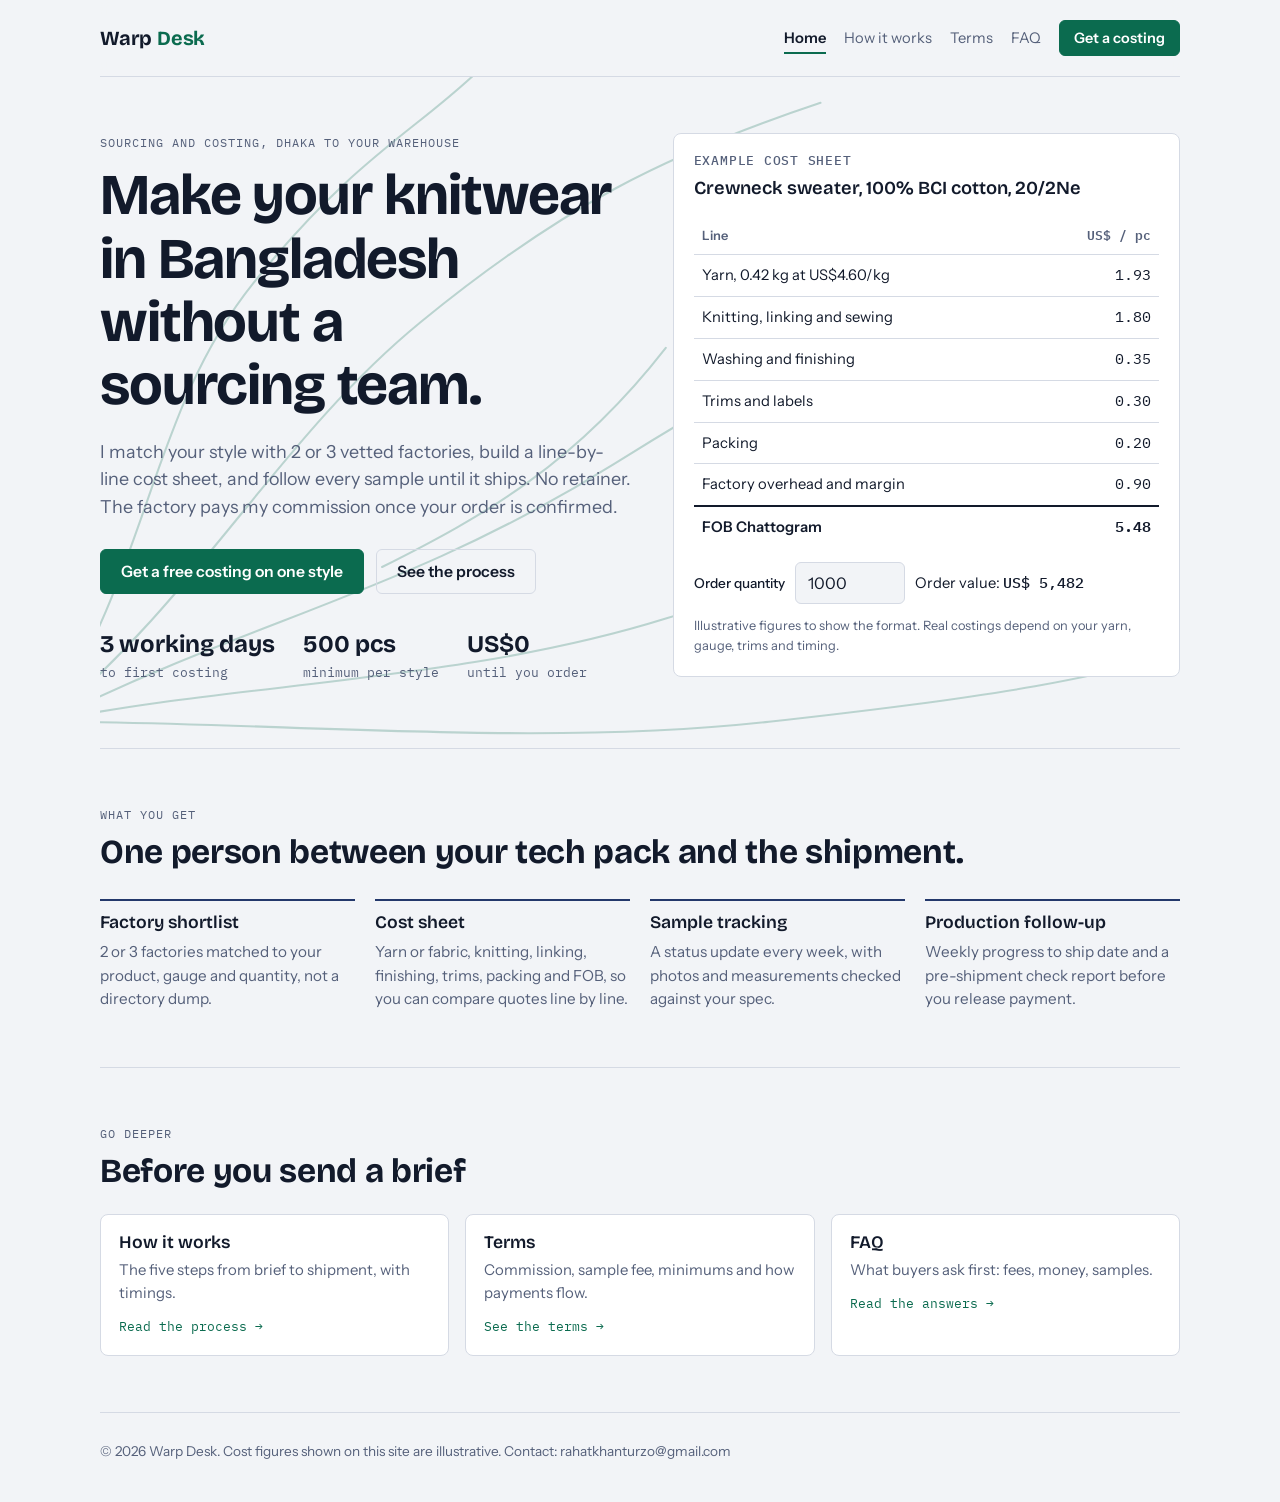
==== commit d5a35d76: "Add files via upload" ====
--- a/index.html
+++ b/index.html
@@ -3,7 +3,12 @@
 <head>
 <meta charset="utf-8">
 <meta name="viewport" content="width=device-width,initial-scale=1,viewport-fit=cover">
-<title>Warp Desk</title>
+<title>7veins | Knitwear sourcing and costing in Bangladesh</title>
+<meta name="description" content="Sourcing and costing for small knitwear brands producing in Bangladesh. Vetted factories, line-by-line cost sheets and sample tracking. No retainer.">
+<meta property="og:type" content="website">
+<meta property="og:site_name" content="7veins">
+<meta property="og:title" content="7veins | Knitwear sourcing and costing in Bangladesh">
+<meta property="og:description" content="Sourcing and costing for small knitwear brands producing in Bangladesh. Vetted factories, line-by-line cost sheets and sample tracking. No retainer.">
 <link rel="stylesheet" href="https://fonts.googleapis.com/css2?family=Bricolage+Grotesque:opsz,wght@12..96,500;12..96,700&family=Instrument+Sans:wght@400;500;600&family=IBM+Plex+Mono:wght@400;500&display=swap">
 <link rel="stylesheet" href="style.css">
 </head>
@@ -12,6 +17,15 @@
 <header id="site-header"></header>
 <main>
 <div class="hero">
+  <div class="veins-wrap" aria-hidden="true"><svg class="veins" viewBox="0 0 1000 520" preserveAspectRatio="xMidYMid slice" focusable="false">
+    <path pathLength="1" style="--d:.0" d="M40 500 C 200 420, 320 400, 480 300 S 760 140, 960 60"/>
+    <path pathLength="1" style="--d:.15" d="M40 500 C 180 470, 360 470, 520 420 S 800 360, 980 250"/>
+    <path pathLength="1" style="--d:.3" d="M40 500 C 160 400, 220 280, 330 190 S 520 60, 640 20"/>
+    <path pathLength="1" style="--d:.45" d="M40 500 C 220 500, 420 520, 600 500 S 840 470, 990 430"/>
+    <path pathLength="1" style="--d:.6" d="M40 500 C 120 380, 120 260, 200 160 S 330 40, 380 -10"/>
+    <path pathLength="1" style="--d:1.1" d="M300 380 C 380 340, 450 300, 520 210"/>
+    <path pathLength="1" style="--d:1.3" d="M560 420 C 640 380, 700 300, 760 230"/>
+  </svg></div>
   <div>
     <p class="eyebrow">Sourcing and costing, Dhaka to your warehouse</p>
     <h1 style="margin-top:12px">Make your knitwear in Bangladesh without a sourcing team.</h1>
--- a/style.css
+++ b/style.css
@@ -112,3 +112,36 @@
 a.card .go{display:block;margin-top:12px;font-family:var(--mono);font-size:.82rem;color:var(--accent)}
 .endcta{display:flex;gap:12px;flex-wrap:wrap;margin-top:28px}
 @media (max-width:860px){.linkcards{grid-template-columns:1fr}}
+
+/* ---------- motion and polish ---------- */
+header.top{position:sticky;top:0;z-index:30;background:color-mix(in srgb,var(--bg) 90%,transparent);-webkit-backdrop-filter:blur(8px);backdrop-filter:blur(8px)}
+header.top.scrolled{box-shadow:0 10px 24px -18px rgba(0,0,0,.45)}
+nav a:not(.btn){position:relative}
+nav a:not(.btn)::after{content:"";position:absolute;left:0;right:0;bottom:-5px;height:2px;background:var(--accent);transform:scaleX(0);transform-origin:left}
+nav a:not(.btn):hover::after,nav a:not(.btn):focus-visible::after,nav a.active::after{transform:scaleX(1)}
+.hero{position:relative;isolation:isolate}
+.veins-wrap{position:absolute;inset:0;overflow:hidden;pointer-events:none;z-index:-1}
+.veins{width:100%;height:100%;display:block}
+.veins path{fill:none;stroke:var(--accent);stroke-width:1.6;stroke-linecap:round;opacity:.24;stroke-dasharray:1}
+@media (prefers-reduced-motion:no-preference){
+  @keyframes rise{from{opacity:0;transform:translateY(16px)}to{opacity:1;transform:none}}
+  @keyframes draw{to{stroke-dashoffset:0}}
+  @keyframes rowin{from{opacity:0;transform:translateX(-8px)}to{opacity:1;transform:none}}
+  .hero .eyebrow,.hero h1,.hero .lead,.hero .cta,.hero .facts,.hero .sheet,.pagehead>*{animation:rise .75s cubic-bezier(.2,.7,.2,1) both}
+  .hero .eyebrow,.pagehead .eyebrow{animation-delay:.05s}
+  .hero h1,.pagehead h1{animation-delay:.15s}
+  .hero .lead,.pagehead .lead{animation-delay:.28s}
+  .hero .cta{animation-delay:.4s}
+  .hero .facts{animation-delay:.52s}
+  .hero .sheet{animation-delay:.35s}
+  .veins path{stroke-dashoffset:1;animation:draw 2.6s cubic-bezier(.4,0,.2,1) forwards;animation-delay:calc(var(--d,0)*1s)}
+  .sheet tbody tr{animation:rowin .5s ease both;animation-delay:calc(.7s + var(--i,0)*.09s)}
+  .rv{opacity:0;transform:translateY(20px);transition:opacity .7s ease,transform .7s cubic-bezier(.2,.7,.2,1)}
+  .rv.in{opacity:1;transform:none}
+  .btn{transition:transform .18s ease,filter .18s ease}
+  .btn:hover{transform:translateY(-2px)}
+  a.card{transition:transform .22s ease,border-color .22s ease,box-shadow .22s ease}
+  a.card:hover,a.card:focus-visible{transform:translateY(-4px);box-shadow:0 16px 30px -22px rgba(0,0,0,.5)}
+  nav a:not(.btn)::after{transition:transform .25s ease}
+  header.top{transition:box-shadow .25s ease}
+}
